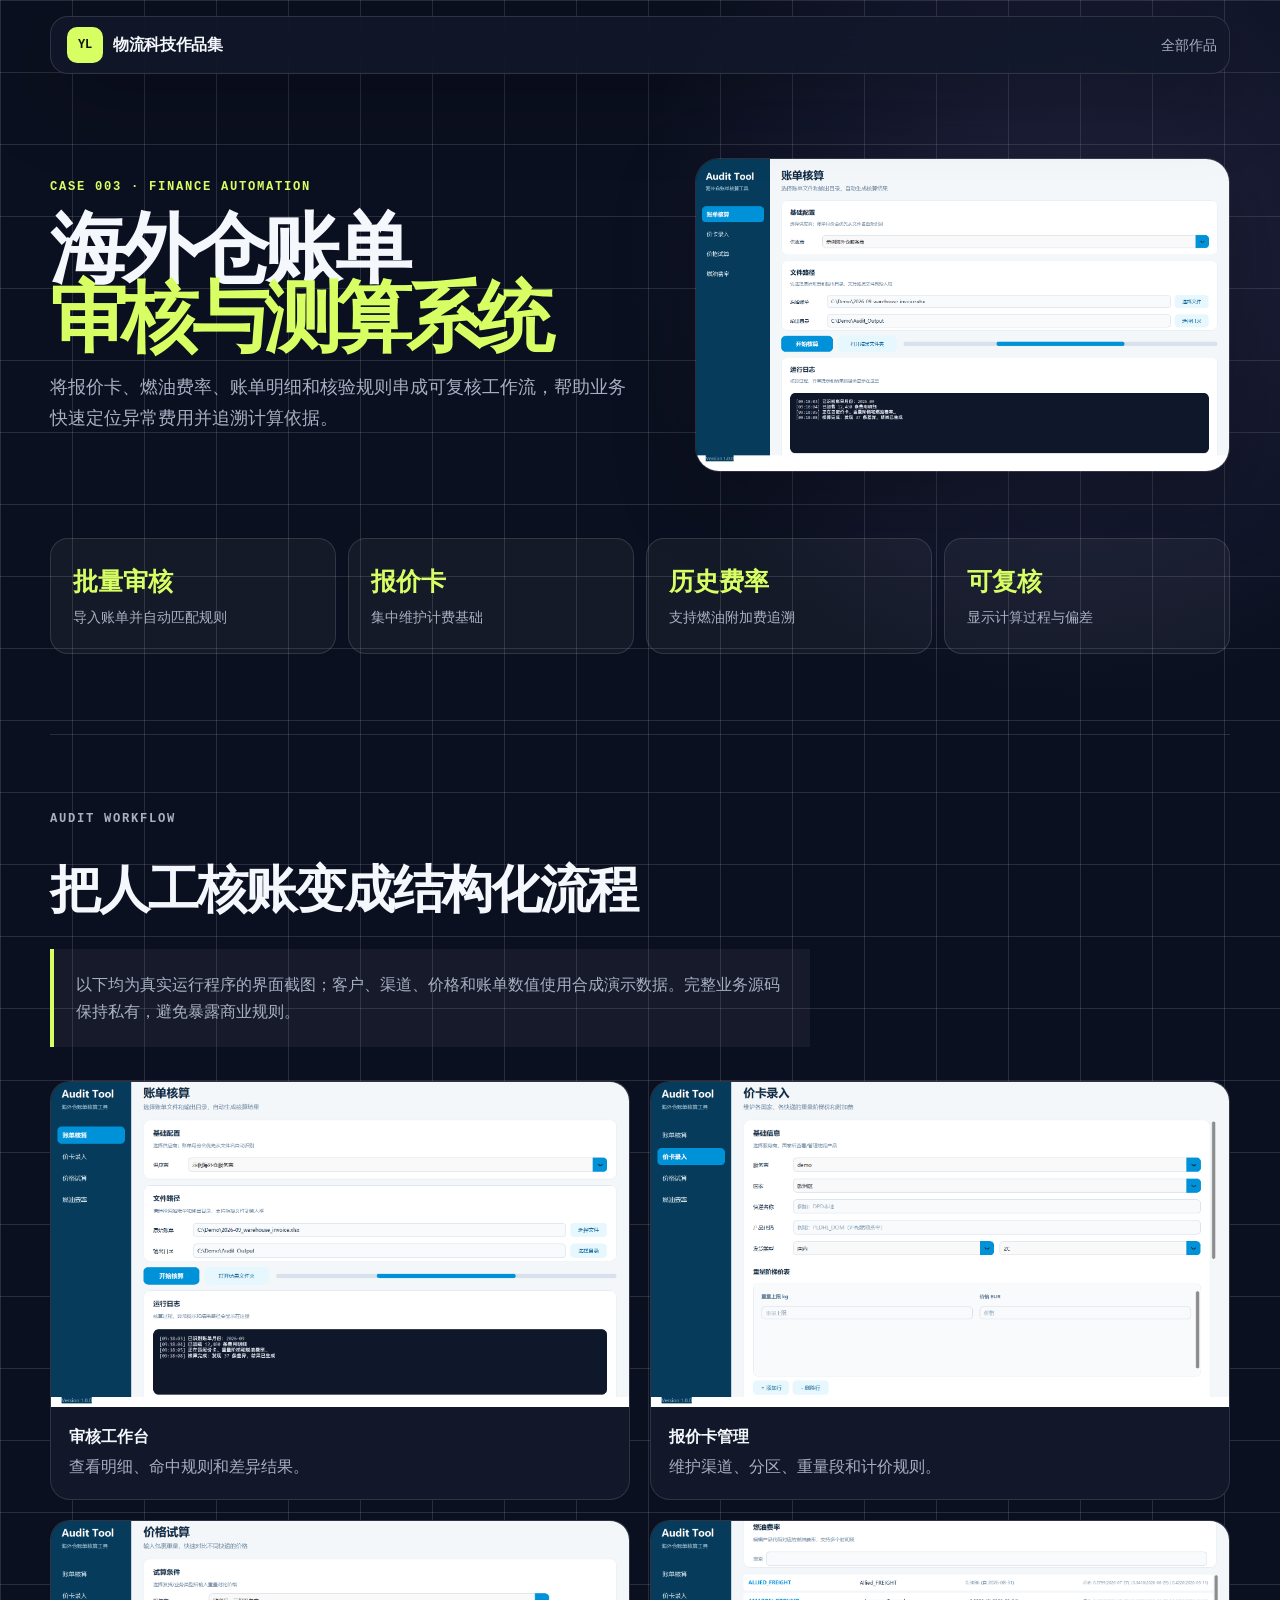
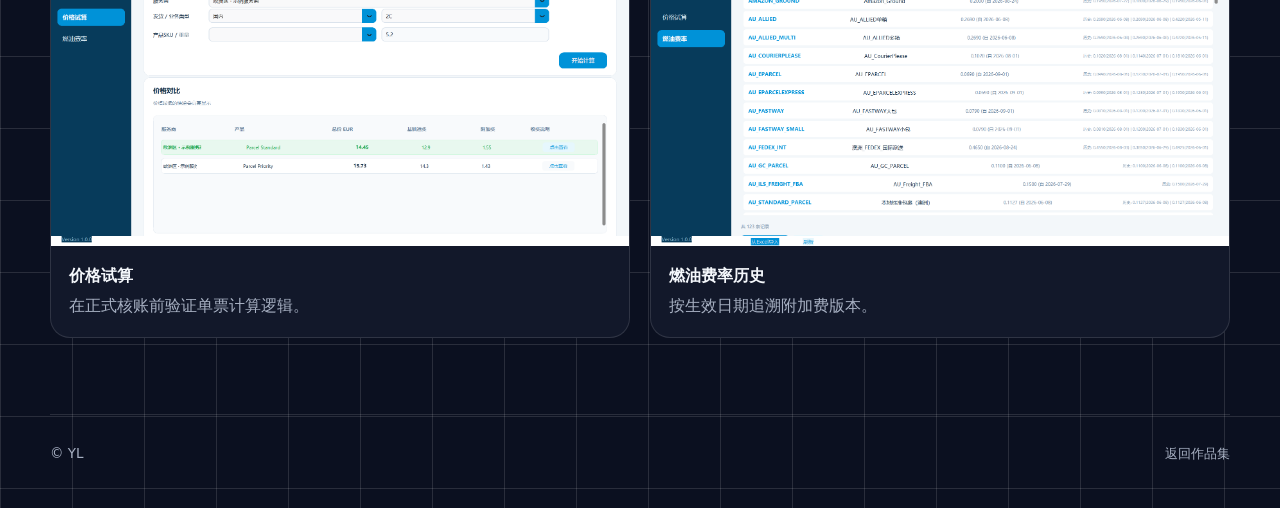
==== projects/bill-auditor.html @ 4f0a7890 "Add detailed project case studies and gallery" ====
<!doctype html><html lang="zh-CN"><head><meta charset="UTF-8"><meta name="viewport" content="width=device-width,initial-scale=1"><title>海外仓账单审核系统｜YL</title><link rel="stylesheet" href="../style.css"></head><body><header class="site-header"><a class="brand" href="../index.html"><span class="brand-mark">YL</span><span>物流科技作品集</span></a><nav class="nav"><a href="../index.html#projects">全部作品</a></nav></header><main class="case-main"><section class="case-hero"><div><p class="eyebrow">CASE 003 · FINANCE AUTOMATION</p><h1>海外仓账单<br><span>审核与测算系统</span></h1><p class="case-summary">将报价卡、燃油费率、账单明细和核验规则串成可复核工作流，帮助业务快速定位异常费用并追溯计算依据。</p></div><img class="case-cover" src="../assets/bill-auditor/01-audit-workflow.png"></section><div class="case-stat-grid"><div class="case-stat"><strong>批量审核</strong><span>导入账单并自动匹配规则</span></div><div class="case-stat"><strong>报价卡</strong><span>集中维护计费基础</span></div><div class="case-stat"><strong>历史费率</strong><span>支持燃油附加费追溯</span></div><div class="case-stat"><strong>可复核</strong><span>显示计算过程与偏差</span></div></div><section class="case-section"><p class="section-index">AUDIT WORKFLOW</p><h2>把人工核账变成结构化流程</h2><p class="privacy-note">以下均为真实运行程序的界面截图；客户、渠道、价格和账单数值使用合成演示数据。完整业务源码保持私有，避免暴露商业规则。</p><div class="shot-grid"><figure class="shot"><img src="../assets/bill-auditor/01-audit-workflow.png"><figcaption><strong>审核工作台</strong>查看明细、命中规则和差异结果。</figcaption></figure><figure class="shot"><img src="../assets/bill-auditor/02-rate-card-management.png"><figcaption><strong>报价卡管理</strong>维护渠道、分区、重量段和计价规则。</figcaption></figure><figure class="shot"><img src="../assets/bill-auditor/03-price-calculation.png"><figcaption><strong>价格试算</strong>在正式核账前验证单票计算逻辑。</figcaption></figure><figure class="shot"><img src="../assets/bill-auditor/04-fuel-rate-history.png"><figcaption><strong>燃油费率历史</strong>按生效日期追溯附加费版本。</figcaption></figure></div></section><section class="case-section"><p class="section-index">DEMO FILM</p><h2>作品集演示短片</h2><video class="video-frame" controls muted playsinline poster="../assets/bill-auditor/01-audit-workflow.png"><source src="../assets/showcase/portfolio-showcase.mp4" type="video/mp4"></video></section></main><footer class="footer"><p>© YL</p><a href="../index.html">返回作品集</a></footer></body></html>
---- style.css ----
:root {
  color-scheme: dark;
  --bg: #0b1020;
  --bg-elevated: #12182a;
  --surface: rgba(255, 255, 255, 0.045);
  --surface-hover: rgba(255, 255, 255, 0.075);
  --text: #f4f7fb;
  --muted: #a7b0c2;
  --line: rgba(255, 255, 255, 0.12);
  --accent: #d7ff64;
  --accent-ink: #10150a;
  --violet: #a995ff;
  --shadow: 0 24px 80px rgba(0, 0, 0, 0.28);
  --max: 1180px;
}

[data-theme="light"] {
  color-scheme: light;
  --bg: #f4f6f2;
  --bg-elevated: #ffffff;
  --surface: rgba(11, 16, 32, 0.045);
  --surface-hover: rgba(11, 16, 32, 0.075);
  --text: #101421;
  --muted: #5f6876;
  --line: rgba(11, 16, 32, 0.14);
  --accent: #97c700;
  --accent-ink: #10150a;
  --violet: #6249ce;
  --shadow: 0 24px 80px rgba(26, 34, 19, 0.12);
}

* { box-sizing: border-box; }
html { scroll-behavior: smooth; }
body {
  margin: 0;
  min-width: 320px;
  background:
    radial-gradient(circle at 84% 12%, rgba(169, 149, 255, 0.15), transparent 28rem),
    linear-gradient(var(--line) 1px, transparent 1px),
    linear-gradient(90deg, var(--line) 1px, transparent 1px),
    var(--bg);
  background-size: auto, 72px 72px, 72px 72px, auto;
  color: var(--text);
  font-family: Inter, ui-sans-serif, system-ui, -apple-system, BlinkMacSystemFont, "Segoe UI", "Microsoft YaHei", sans-serif;
  font-size: 16px;
  line-height: 1.7;
  transition: background-color .25s ease, color .25s ease;
}

a { color: inherit; text-decoration: none; }
a:focus-visible, button:focus-visible { outline: 3px solid var(--accent); outline-offset: 4px; }
.skip-link { position: fixed; left: 16px; top: -80px; z-index: 20; padding: 8px 12px; background: var(--accent); color: var(--accent-ink); }
.skip-link:focus { top: 16px; }

.site-header {
  position: sticky;
  top: 0;
  z-index: 10;
  width: min(calc(100% - 32px), var(--max));
  margin: 16px auto 0;
  padding: 10px 12px 10px 16px;
  display: flex;
  align-items: center;
  justify-content: space-between;
  gap: 24px;
  border: 1px solid var(--line);
  border-radius: 18px;
  background: color-mix(in srgb, var(--bg-elevated) 84%, transparent);
  box-shadow: var(--shadow);
  backdrop-filter: blur(18px);
}
.brand { display: inline-flex; align-items: center; gap: 10px; font-weight: 760; letter-spacing: -.02em; }
.brand-mark { display: grid; place-items: center; width: 36px; height: 36px; border-radius: 10px; background: var(--accent); color: var(--accent-ink); font: 800 12px/1 ui-monospace, monospace; }
.nav { display: flex; gap: 28px; color: var(--muted); font-size: .9rem; }
.nav a { transition: color .2s ease; }
.nav a:hover { color: var(--text); }
.theme-button { width: 40px; height: 40px; border: 1px solid var(--line); border-radius: 12px; background: var(--surface); color: var(--text); cursor: pointer; font-size: 1.2rem; }
.theme-button:hover { background: var(--surface-hover); }

main, .footer { width: min(calc(100% - 40px), var(--max)); margin-inline: auto; }
.hero { min-height: 76vh; padding: 100px 0 72px; display: grid; grid-template-columns: minmax(0, 1.4fr) minmax(280px, .7fr); gap: clamp(42px, 8vw, 110px); align-items: center; }
.eyebrow, .section-index { margin: 0 0 18px; color: var(--accent); font: 700 .76rem/1.4 ui-monospace, SFMono-Regular, Consolas, monospace; letter-spacing: .14em; text-transform: uppercase; }
.status-dot { display: inline-block; width: 8px; height: 8px; margin-right: 9px; border-radius: 99px; background: var(--accent); box-shadow: 0 0 0 5px color-mix(in srgb, var(--accent) 18%, transparent); }
h1, h2, h3, p { overflow-wrap: anywhere; }
h1 { max-width: 900px; margin: 0; font-size: clamp(3.4rem, 8vw, 7.5rem); line-height: .91; letter-spacing: -.075em; }
h1 span { display: block; color: var(--accent); }
.hero-lead { max-width: 680px; margin: 32px 0 0; color: var(--muted); font-size: clamp(1.05rem, 1.5vw, 1.28rem); line-height: 1.8; }
.hero-actions { display: flex; flex-wrap: wrap; gap: 12px; margin-top: 34px; }
.button { display: inline-flex; min-height: 48px; align-items: center; justify-content: center; padding: 11px 18px; border: 1px solid var(--line); border-radius: 13px; font-weight: 720; transition: transform .2s ease, background-color .2s ease, border-color .2s ease; }
.button:hover { transform: translateY(-2px); }
.button-primary { border-color: var(--accent); background: var(--accent); color: var(--accent-ink); }
.button-secondary { background: var(--surface); }
.button-secondary:hover { background: var(--surface-hover); }

.profile-card { position: relative; overflow: hidden; padding: 28px; border: 1px solid var(--line); border-radius: 28px; background: color-mix(in srgb, var(--bg-elevated) 88%, transparent); box-shadow: var(--shadow); }
.profile-card::after { content: "</>"; position: absolute; right: -12px; top: -35px; color: color-mix(in srgb, var(--violet) 35%, transparent); font: 800 7rem/1 ui-monospace, monospace; transform: rotate(9deg); }
.avatar { position: relative; z-index: 1; display: grid; place-items: center; width: 80px; height: 80px; margin-bottom: 36px; border-radius: 24px; background: linear-gradient(145deg, var(--accent), var(--violet)); color: #101421; font: 850 1.35rem/1 ui-monospace, monospace; box-shadow: 0 12px 30px rgba(169, 149, 255, .2); }
.profile-name { margin: 0; font-size: 1.4rem; font-weight: 780; letter-spacing: -.03em; }
.profile-role { margin: 2px 0 24px; color: var(--muted); }
.quick-facts { margin: 0; border-top: 1px solid var(--line); }
.quick-facts div { display: grid; grid-template-columns: 74px 1fr; gap: 16px; padding: 14px 0; border-bottom: 1px solid var(--line); }
.quick-facts dt { color: var(--muted); font-size: .85rem; }
.quick-facts dd { margin: 0; text-align: right; font-weight: 650; }

.section { padding: 100px 0; border-top: 1px solid var(--line); }
.section-heading { margin-bottom: 42px; }
.section-heading h2, .contact h2 { margin: 0; font-size: clamp(2.3rem, 5vw, 4.3rem); line-height: 1.06; letter-spacing: -.055em; }
.section-heading > p:last-child { margin: 14px 0 0; color: var(--muted); }
.about { display: grid; grid-template-columns: .7fr 1.3fr; gap: 80px; }
.about-copy { max-width: 760px; }
.about-copy p { margin: 0 0 22px; font-size: clamp(1.15rem, 2vw, 1.55rem); line-height: 1.75; letter-spacing: -.015em; }
.about-copy p:last-child { color: var(--muted); }

.tool-grid { display: grid; grid-template-columns: repeat(3, 1fr); gap: 16px; }
.tool-card { min-height: 320px; padding: 28px; display: flex; flex-direction: column; border: 1px solid var(--line); border-radius: 22px; background: var(--surface); transition: transform .25s ease, background-color .25s ease, border-color .25s ease; }
.tool-card:hover { transform: translateY(-6px); background: var(--surface-hover); border-color: color-mix(in srgb, var(--accent) 45%, var(--line)); }
.tool-card.featured { background: var(--accent); color: var(--accent-ink); border-color: var(--accent); transform: translateY(-14px); }
.tool-card.featured:hover { transform: translateY(-20px); }
.tool-number { margin-left: auto; font: 700 .75rem/1 ui-monospace, monospace; opacity: .65; }
.tool-card h3 { margin: auto 0 6px; font-size: 1.45rem; letter-spacing: -.025em; }
.tool-card p { margin: 0 0 20px; color: var(--muted); }
.tool-card.featured p { color: rgba(16, 21, 10, .72); }
.tag-list, .project-meta { display: flex; flex-wrap: wrap; gap: 7px; margin: 0; padding: 0; list-style: none; }
.tag-list li, .project-meta li { padding: 5px 9px; border: 1px solid var(--line); border-radius: 99px; font: 650 .74rem/1.25 ui-monospace, monospace; }
.tool-card.featured .tag-list li { border-color: rgba(16, 21, 10, .22); }

.project-heading { display: flex; align-items: flex-end; justify-content: space-between; gap: 28px; }
.text-link { color: var(--accent); font-weight: 720; white-space: nowrap; }
.project-gallery { display: grid; gap: 28px; }
.project-card {
  overflow: hidden;
  display: grid;
  grid-template-columns: minmax(320px, 1.05fr) minmax(320px, .95fr);
  border: 1px solid var(--line);
  border-radius: 28px;
  background: color-mix(in srgb, var(--bg-elevated) 88%, transparent);
  box-shadow: var(--shadow);
}
.project-card.project-featured { border-color: color-mix(in srgb, var(--accent) 35%, var(--line)); }
.project-visual { position: relative; min-height: 390px; overflow: hidden; background: #06111c; }
.project-visual::after { content: ""; position: absolute; inset: 0; box-shadow: inset -20px 0 45px rgba(0,0,0,.18); pointer-events: none; }
.project-visual img { width: 100%; height: 100%; object-fit: cover; object-position: center; display: block; transition: transform .5s ease; }
.project-visual:hover img { transform: scale(1.025); }
.project-content { padding: clamp(28px, 4vw, 48px); display: flex; flex-direction: column; align-items: flex-start; }
.project-card h3 { margin: 16px 0; font-size: clamp(1.55rem, 2.6vw, 2.35rem); line-height: 1.18; letter-spacing: -.045em; }
.project-content > p { margin: 0 0 20px; color: var(--muted); }
.project-topline { width: 100%; display: flex; justify-content: space-between; gap: 16px; color: var(--muted); font: 700 .72rem/1.5 ui-monospace, monospace; letter-spacing: .06em; }
.project-points { margin: 0 0 22px; padding-left: 19px; color: var(--text); }
.project-points li + li { margin-top: 5px; }
.project-meta { margin-top: auto; }
.project-actions { margin-top: 24px; }
.project-actions { display: flex; flex-wrap: wrap; gap: 10px; }
.project-actions .button { min-height: 44px; padding: 8px 15px; font-size: .9rem; }

.contact { margin: 70px 0; padding: clamp(34px, 7vw, 78px); border-radius: 28px; background: var(--accent); color: var(--accent-ink); box-shadow: var(--shadow); }
.contact .section-index { color: rgba(16, 21, 10, .66); }
.contact p:not(.section-index) { max-width: 620px; margin: 20px 0 28px; font-size: 1.08rem; }
.contact .button-primary { background: var(--accent-ink); color: var(--accent); border-color: var(--accent-ink); }
.footer { padding: 28px 0 42px; display: flex; justify-content: space-between; gap: 20px; color: var(--muted); border-top: 1px solid var(--line); font-size: .84rem; }
.footer p { margin: 0; }

.case-main { width: min(calc(100% - 40px), var(--max)); margin: 0 auto; }
.case-hero { padding: 84px 0 54px; display: grid; grid-template-columns: 1.05fr .95fr; gap: 54px; align-items: center; }
.case-hero h1 { font-size: clamp(3rem, 6vw, 6.2rem); }
.case-hero h1 span { display: inline; }
.case-summary { color: var(--muted); font-size: 1.14rem; max-width: 700px; }
.case-cover { width: 100%; border: 1px solid var(--line); border-radius: 24px; box-shadow: var(--shadow); }
.case-stat-grid { display: grid; grid-template-columns: repeat(4,1fr); gap: 12px; margin: 12px 0 80px; }
.case-stat { padding: 22px; border: 1px solid var(--line); border-radius: 18px; background: var(--surface); }
.case-stat strong { display: block; color: var(--accent); font-size: 1.55rem; }
.case-stat span { color: var(--muted); font-size: .88rem; }
.case-section { padding: 76px 0; border-top: 1px solid var(--line); }
.case-section h2 { margin: 0 0 16px; font-size: clamp(2rem,4vw,3.6rem); letter-spacing: -.04em; }
.case-section > p { color: var(--muted); max-width: 760px; }
.shot-grid { display: grid; grid-template-columns: repeat(2,1fr); gap: 20px; margin-top: 34px; }
.shot { margin: 0; overflow: hidden; border: 1px solid var(--line); border-radius: 20px; background: var(--bg-elevated); }
.shot img { width: 100%; display: block; aspect-ratio: 16/9; object-fit: cover; }
.shot figcaption { padding: 16px 18px 18px; color: var(--muted); }
.shot figcaption strong { display: block; color: var(--text); margin-bottom: 3px; }
.video-frame { width: 100%; margin-top: 30px; border: 1px solid var(--line); border-radius: 22px; background:#050812; box-shadow: var(--shadow); }
.case-section:has(.video-frame) { display: none; }
.privacy-note { padding: 22px; border-left: 4px solid var(--accent); background: var(--surface); color: var(--muted); }
@media (max-width:860px){.case-hero{grid-template-columns:1fr}.case-stat-grid{grid-template-columns:repeat(2,1fr)}.shot-grid{grid-template-columns:1fr}}

@media (max-width: 860px) {
  .hero { min-height: auto; padding-top: 76px; grid-template-columns: 1fr; }
  .profile-card { max-width: 520px; }
  .about { grid-template-columns: 1fr; gap: 12px; }
  .tool-grid { grid-template-columns: 1fr; }
  .tool-card { min-height: 240px; }
  .tool-card.featured, .tool-card.featured:hover { transform: none; }
  .project-card { grid-template-columns: 1fr; }
  .project-visual { min-height: 0; aspect-ratio: 16 / 9; }
  .project-visual::after { box-shadow: inset 0 -20px 45px rgba(0,0,0,.16); }
}

@media (max-width: 620px) {
  body { background-size: auto, 44px 44px, 44px 44px, auto; }
  .site-header { width: min(calc(100% - 20px), var(--max)); margin-top: 10px; }
  .brand > span:last-child, .nav { display: none; }
  .brand::after { content: "个人库"; }
  main, .footer { width: min(calc(100% - 28px), var(--max)); }
  .hero { padding: 64px 0 62px; }
  h1 { font-size: clamp(3rem, 16vw, 5rem); }
  .section { padding: 76px 0; }
  .project-heading { display: block; }
  .text-link { display: inline-block; margin-top: 20px; }
  .project-card { border-radius: 22px; }
  .project-content { padding: 24px 20px 28px; }
  .project-topline { display: grid; gap: 2px; }
  .contact { margin: 38px 0; border-radius: 22px; }
  .footer { display: block; }
  .footer p + p { margin-top: 4px; }
}

@media (prefers-reduced-motion: reduce) {
  html { scroll-behavior: auto; }
  *, *::before, *::after { transition-duration: .01ms !important; animation-duration: .01ms !important; }
}
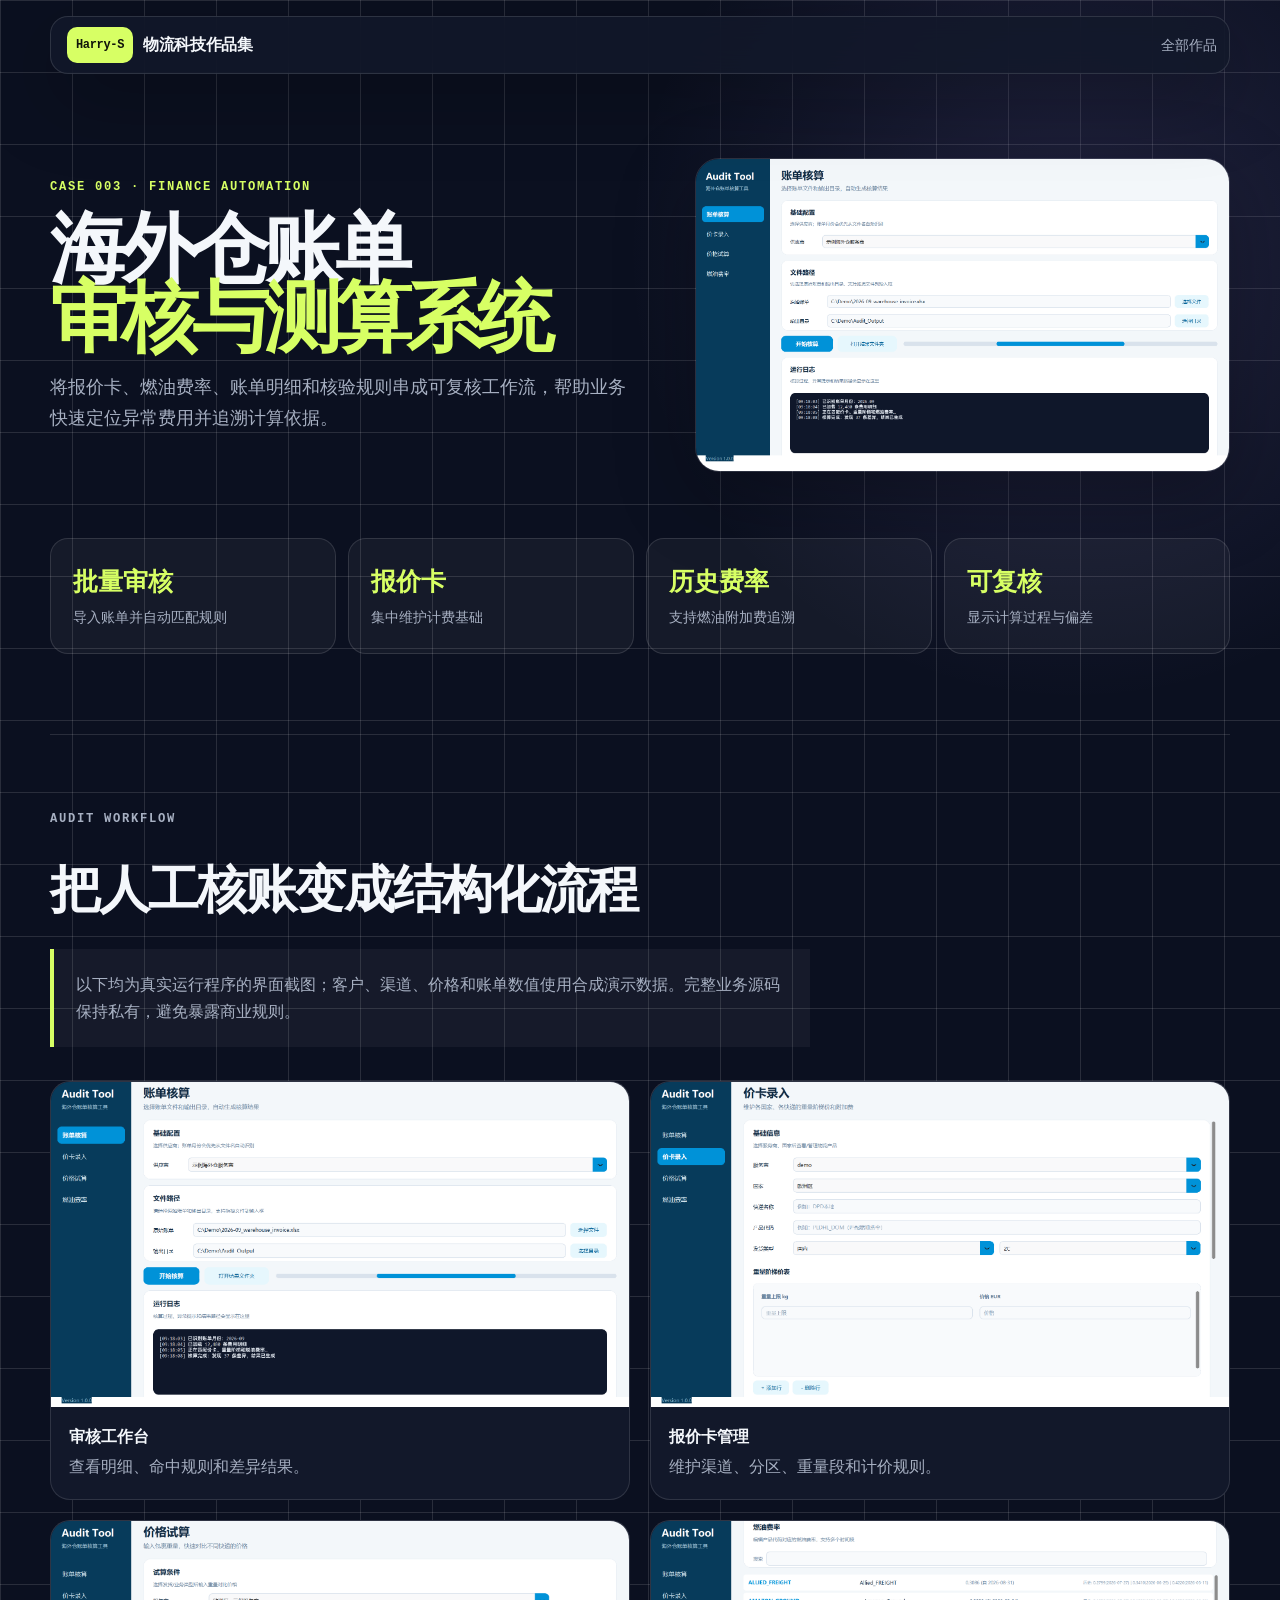
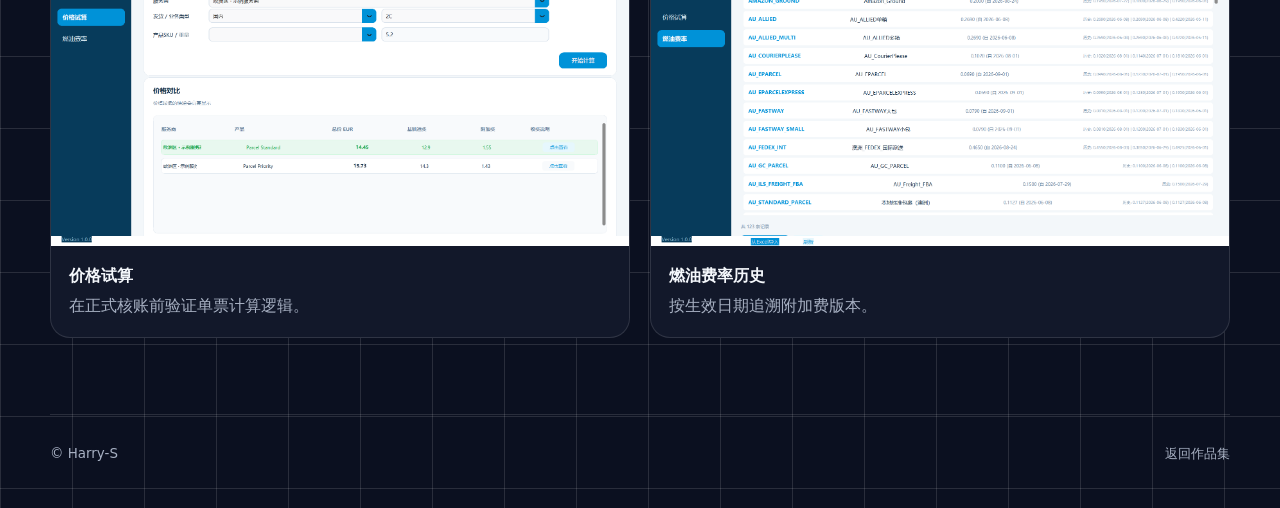
==== commit 613cd8c2: "Rename portfolio author to Harry-S" ====
--- a/projects/bill-auditor.html
+++ b/projects/bill-auditor.html
@@ -1 +1 @@
-<!doctype html><html lang="zh-CN"><head><meta charset="UTF-8"><meta name="viewport" content="width=device-width,initial-scale=1"><title>海外仓账单审核系统｜YL</title><link rel="stylesheet" href="../style.css"></head><body><header class="site-header"><a class="brand" href="../index.html"><span class="brand-mark">YL</span><span>物流科技作品集</span></a><nav class="nav"><a href="../index.html#projects">全部作品</a></nav></header><main class="case-main"><section class="case-hero"><div><p class="eyebrow">CASE 003 · FINANCE AUTOMATION</p><h1>海外仓账单<br><span>审核与测算系统</span></h1><p class="case-summary">将报价卡、燃油费率、账单明细和核验规则串成可复核工作流，帮助业务快速定位异常费用并追溯计算依据。</p></div><img class="case-cover" src="../assets/bill-auditor/01-audit-workflow.png"></section><div class="case-stat-grid"><div class="case-stat"><strong>批量审核</strong><span>导入账单并自动匹配规则</span></div><div class="case-stat"><strong>报价卡</strong><span>集中维护计费基础</span></div><div class="case-stat"><strong>历史费率</strong><span>支持燃油附加费追溯</span></div><div class="case-stat"><strong>可复核</strong><span>显示计算过程与偏差</span></div></div><section class="case-section"><p class="section-index">AUDIT WORKFLOW</p><h2>把人工核账变成结构化流程</h2><p class="privacy-note">以下均为真实运行程序的界面截图；客户、渠道、价格和账单数值使用合成演示数据。完整业务源码保持私有，避免暴露商业规则。</p><div class="shot-grid"><figure class="shot"><img src="../assets/bill-auditor/01-audit-workflow.png"><figcaption><strong>审核工作台</strong>查看明细、命中规则和差异结果。</figcaption></figure><figure class="shot"><img src="../assets/bill-auditor/02-rate-card-management.png"><figcaption><strong>报价卡管理</strong>维护渠道、分区、重量段和计价规则。</figcaption></figure><figure class="shot"><img src="../assets/bill-auditor/03-price-calculation.png"><figcaption><strong>价格试算</strong>在正式核账前验证单票计算逻辑。</figcaption></figure><figure class="shot"><img src="../assets/bill-auditor/04-fuel-rate-history.png"><figcaption><strong>燃油费率历史</strong>按生效日期追溯附加费版本。</figcaption></figure></div></section><section class="case-section"><p class="section-index">DEMO FILM</p><h2>作品集演示短片</h2><video class="video-frame" controls muted playsinline poster="../assets/bill-auditor/01-audit-workflow.png"><source src="../assets/showcase/portfolio-showcase.mp4" type="video/mp4"></video></section></main><footer class="footer"><p>© YL</p><a href="../index.html">返回作品集</a></footer></body></html>
+<!doctype html><html lang="zh-CN"><head><meta charset="UTF-8"><meta name="viewport" content="width=device-width,initial-scale=1"><title>海外仓账单审核系统｜Harry-S</title><link rel="stylesheet" href="../style.css"></head><body><header class="site-header"><a class="brand" href="../index.html"><span class="brand-mark">Harry-S</span><span>物流科技作品集</span></a><nav class="nav"><a href="../index.html#projects">全部作品</a></nav></header><main class="case-main"><section class="case-hero"><div><p class="eyebrow">CASE 003 · FINANCE AUTOMATION</p><h1>海外仓账单<br><span>审核与测算系统</span></h1><p class="case-summary">将报价卡、燃油费率、账单明细和核验规则串成可复核工作流，帮助业务快速定位异常费用并追溯计算依据。</p></div><img class="case-cover" src="../assets/bill-auditor/01-audit-workflow.png"></section><div class="case-stat-grid"><div class="case-stat"><strong>批量审核</strong><span>导入账单并自动匹配规则</span></div><div class="case-stat"><strong>报价卡</strong><span>集中维护计费基础</span></div><div class="case-stat"><strong>历史费率</strong><span>支持燃油附加费追溯</span></div><div class="case-stat"><strong>可复核</strong><span>显示计算过程与偏差</span></div></div><section class="case-section"><p class="section-index">AUDIT WORKFLOW</p><h2>把人工核账变成结构化流程</h2><p class="privacy-note">以下均为真实运行程序的界面截图；客户、渠道、价格和账单数值使用合成演示数据。完整业务源码保持私有，避免暴露商业规则。</p><div class="shot-grid"><figure class="shot"><img src="../assets/bill-auditor/01-audit-workflow.png"><figcaption><strong>审核工作台</strong>查看明细、命中规则和差异结果。</figcaption></figure><figure class="shot"><img src="../assets/bill-auditor/02-rate-card-management.png"><figcaption><strong>报价卡管理</strong>维护渠道、分区、重量段和计价规则。</figcaption></figure><figure class="shot"><img src="../assets/bill-auditor/03-price-calculation.png"><figcaption><strong>价格试算</strong>在正式核账前验证单票计算逻辑。</figcaption></figure><figure class="shot"><img src="../assets/bill-auditor/04-fuel-rate-history.png"><figcaption><strong>燃油费率历史</strong>按生效日期追溯附加费版本。</figcaption></figure></div></section><section class="case-section"><p class="section-index">DEMO FILM</p><h2>作品集演示短片</h2><video class="video-frame" controls muted playsinline poster="../assets/bill-auditor/01-audit-workflow.png"><source src="../assets/showcase/portfolio-showcase.mp4" type="video/mp4"></video></section></main><footer class="footer"><p>© Harry-S</p><a href="../index.html">返回作品集</a></footer></body></html>
--- a/style.css
+++ b/style.css
@@ -70,7 +70,7 @@
   backdrop-filter: blur(18px);
 }
 .brand { display: inline-flex; align-items: center; gap: 10px; font-weight: 760; letter-spacing: -.02em; }
-.brand-mark { display: grid; place-items: center; width: 36px; height: 36px; border-radius: 10px; background: var(--accent); color: var(--accent-ink); font: 800 12px/1 ui-monospace, monospace; }
+.brand-mark { display: grid; place-items: center; width: 66px; height: 36px; flex-shrink: 0; white-space: nowrap; border-radius: 10px; background: var(--accent); color: var(--accent-ink); font: 800 12px/1 ui-monospace, monospace; }
 .nav { display: flex; gap: 28px; color: var(--muted); font-size: .9rem; }
 .nav a { transition: color .2s ease; }
 .nav a:hover { color: var(--text); }
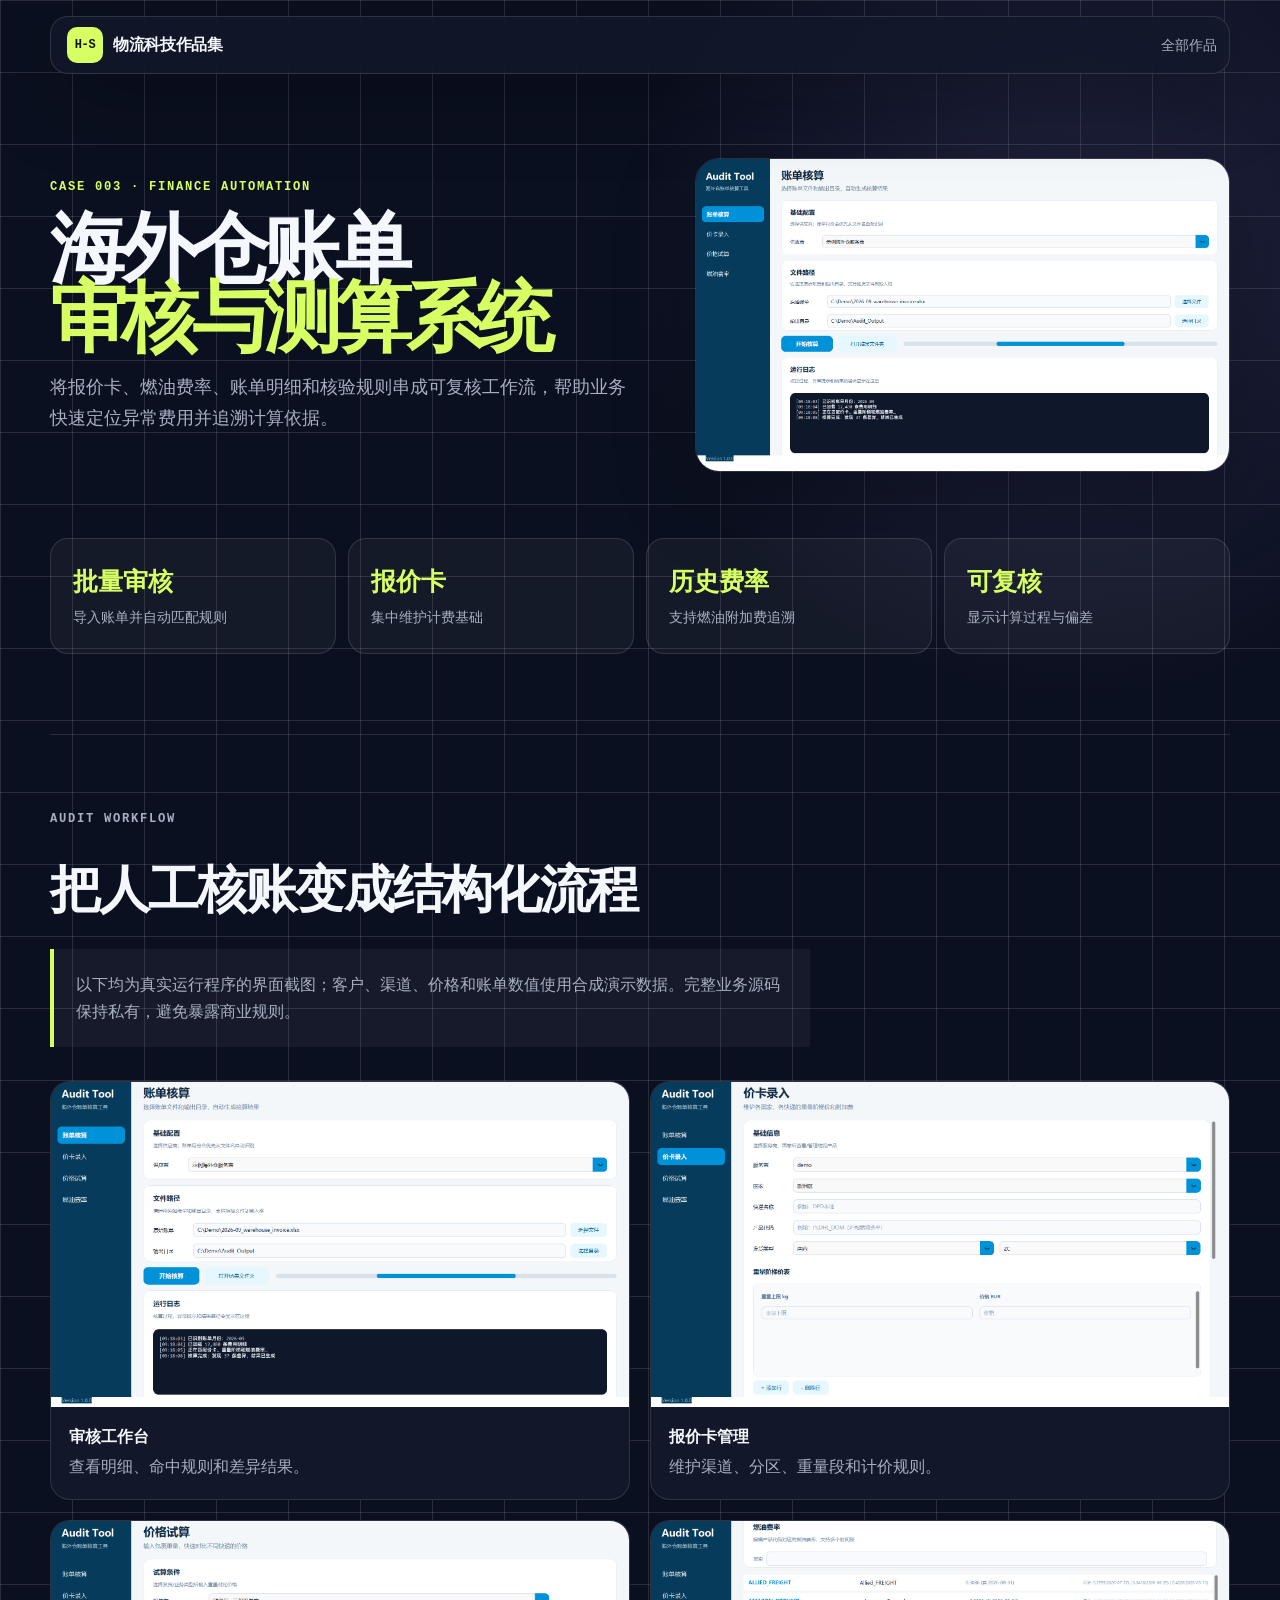
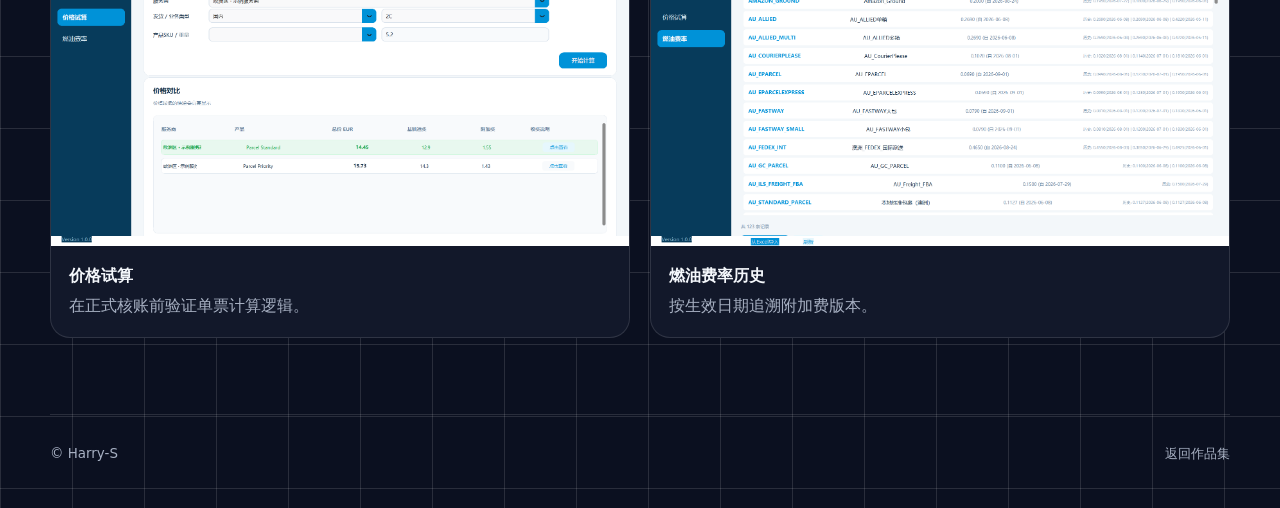
==== commit 13f179c0: "Use H-S monograms and preserve Harry-S display name" ====
--- a/projects/bill-auditor.html
+++ b/projects/bill-auditor.html
@@ -1 +1 @@
-<!doctype html><html lang="zh-CN"><head><meta charset="UTF-8"><meta name="viewport" content="width=device-width,initial-scale=1"><title>海外仓账单审核系统｜Harry-S</title><link rel="stylesheet" href="../style.css"></head><body><header class="site-header"><a class="brand" href="../index.html"><span class="brand-mark">Harry-S</span><span>物流科技作品集</span></a><nav class="nav"><a href="../index.html#projects">全部作品</a></nav></header><main class="case-main"><section class="case-hero"><div><p class="eyebrow">CASE 003 · FINANCE AUTOMATION</p><h1>海外仓账单<br><span>审核与测算系统</span></h1><p class="case-summary">将报价卡、燃油费率、账单明细和核验规则串成可复核工作流，帮助业务快速定位异常费用并追溯计算依据。</p></div><img class="case-cover" src="../assets/bill-auditor/01-audit-workflow.png"></section><div class="case-stat-grid"><div class="case-stat"><strong>批量审核</strong><span>导入账单并自动匹配规则</span></div><div class="case-stat"><strong>报价卡</strong><span>集中维护计费基础</span></div><div class="case-stat"><strong>历史费率</strong><span>支持燃油附加费追溯</span></div><div class="case-stat"><strong>可复核</strong><span>显示计算过程与偏差</span></div></div><section class="case-section"><p class="section-index">AUDIT WORKFLOW</p><h2>把人工核账变成结构化流程</h2><p class="privacy-note">以下均为真实运行程序的界面截图；客户、渠道、价格和账单数值使用合成演示数据。完整业务源码保持私有，避免暴露商业规则。</p><div class="shot-grid"><figure class="shot"><img src="../assets/bill-auditor/01-audit-workflow.png"><figcaption><strong>审核工作台</strong>查看明细、命中规则和差异结果。</figcaption></figure><figure class="shot"><img src="../assets/bill-auditor/02-rate-card-management.png"><figcaption><strong>报价卡管理</strong>维护渠道、分区、重量段和计价规则。</figcaption></figure><figure class="shot"><img src="../assets/bill-auditor/03-price-calculation.png"><figcaption><strong>价格试算</strong>在正式核账前验证单票计算逻辑。</figcaption></figure><figure class="shot"><img src="../assets/bill-auditor/04-fuel-rate-history.png"><figcaption><strong>燃油费率历史</strong>按生效日期追溯附加费版本。</figcaption></figure></div></section><section class="case-section"><p class="section-index">DEMO FILM</p><h2>作品集演示短片</h2><video class="video-frame" controls muted playsinline poster="../assets/bill-auditor/01-audit-workflow.png"><source src="../assets/showcase/portfolio-showcase.mp4" type="video/mp4"></video></section></main><footer class="footer"><p>© Harry-S</p><a href="../index.html">返回作品集</a></footer></body></html>
+<!doctype html><html lang="zh-CN"><head><meta charset="UTF-8"><meta name="viewport" content="width=device-width,initial-scale=1"><title>海外仓账单审核系统｜Harry-S</title><link rel="stylesheet" href="../style.css?v=hs2"></head><body><header class="site-header"><a class="brand" href="../index.html"><span class="brand-mark">H-S</span><span>物流科技作品集</span></a><nav class="nav"><a href="../index.html#projects">全部作品</a></nav></header><main class="case-main"><section class="case-hero"><div><p class="eyebrow">CASE 003 · FINANCE AUTOMATION</p><h1>海外仓账单<br><span>审核与测算系统</span></h1><p class="case-summary">将报价卡、燃油费率、账单明细和核验规则串成可复核工作流，帮助业务快速定位异常费用并追溯计算依据。</p></div><img class="case-cover" src="../assets/bill-auditor/01-audit-workflow.png"></section><div class="case-stat-grid"><div class="case-stat"><strong>批量审核</strong><span>导入账单并自动匹配规则</span></div><div class="case-stat"><strong>报价卡</strong><span>集中维护计费基础</span></div><div class="case-stat"><strong>历史费率</strong><span>支持燃油附加费追溯</span></div><div class="case-stat"><strong>可复核</strong><span>显示计算过程与偏差</span></div></div><section class="case-section"><p class="section-index">AUDIT WORKFLOW</p><h2>把人工核账变成结构化流程</h2><p class="privacy-note">以下均为真实运行程序的界面截图；客户、渠道、价格和账单数值使用合成演示数据。完整业务源码保持私有，避免暴露商业规则。</p><div class="shot-grid"><figure class="shot"><img src="../assets/bill-auditor/01-audit-workflow.png"><figcaption><strong>审核工作台</strong>查看明细、命中规则和差异结果。</figcaption></figure><figure class="shot"><img src="../assets/bill-auditor/02-rate-card-management.png"><figcaption><strong>报价卡管理</strong>维护渠道、分区、重量段和计价规则。</figcaption></figure><figure class="shot"><img src="../assets/bill-auditor/03-price-calculation.png"><figcaption><strong>价格试算</strong>在正式核账前验证单票计算逻辑。</figcaption></figure><figure class="shot"><img src="../assets/bill-auditor/04-fuel-rate-history.png"><figcaption><strong>燃油费率历史</strong>按生效日期追溯附加费版本。</figcaption></figure></div></section><section class="case-section"><p class="section-index">DEMO FILM</p><h2>作品集演示短片</h2><video class="video-frame" controls muted playsinline poster="../assets/bill-auditor/01-audit-workflow.png"><source src="../assets/showcase/portfolio-showcase.mp4" type="video/mp4"></video></section></main><footer class="footer"><p>© Harry-S</p><a href="../index.html">返回作品集</a></footer></body></html>
--- a/style.css
+++ b/style.css
@@ -70,7 +70,7 @@
   backdrop-filter: blur(18px);
 }
 .brand { display: inline-flex; align-items: center; gap: 10px; font-weight: 760; letter-spacing: -.02em; }
-.brand-mark { display: grid; place-items: center; width: 66px; height: 36px; flex-shrink: 0; white-space: nowrap; border-radius: 10px; background: var(--accent); color: var(--accent-ink); font: 800 12px/1 ui-monospace, monospace; }
+.brand-mark { display: grid; place-items: center; width: 36px; height: 36px; flex-shrink: 0; white-space: nowrap; border-radius: 10px; background: var(--accent); color: var(--accent-ink); font: 800 12px/1 ui-monospace, monospace; }
 .nav { display: flex; gap: 28px; color: var(--muted); font-size: .9rem; }
 .nav a { transition: color .2s ease; }
 .nav a:hover { color: var(--text); }
